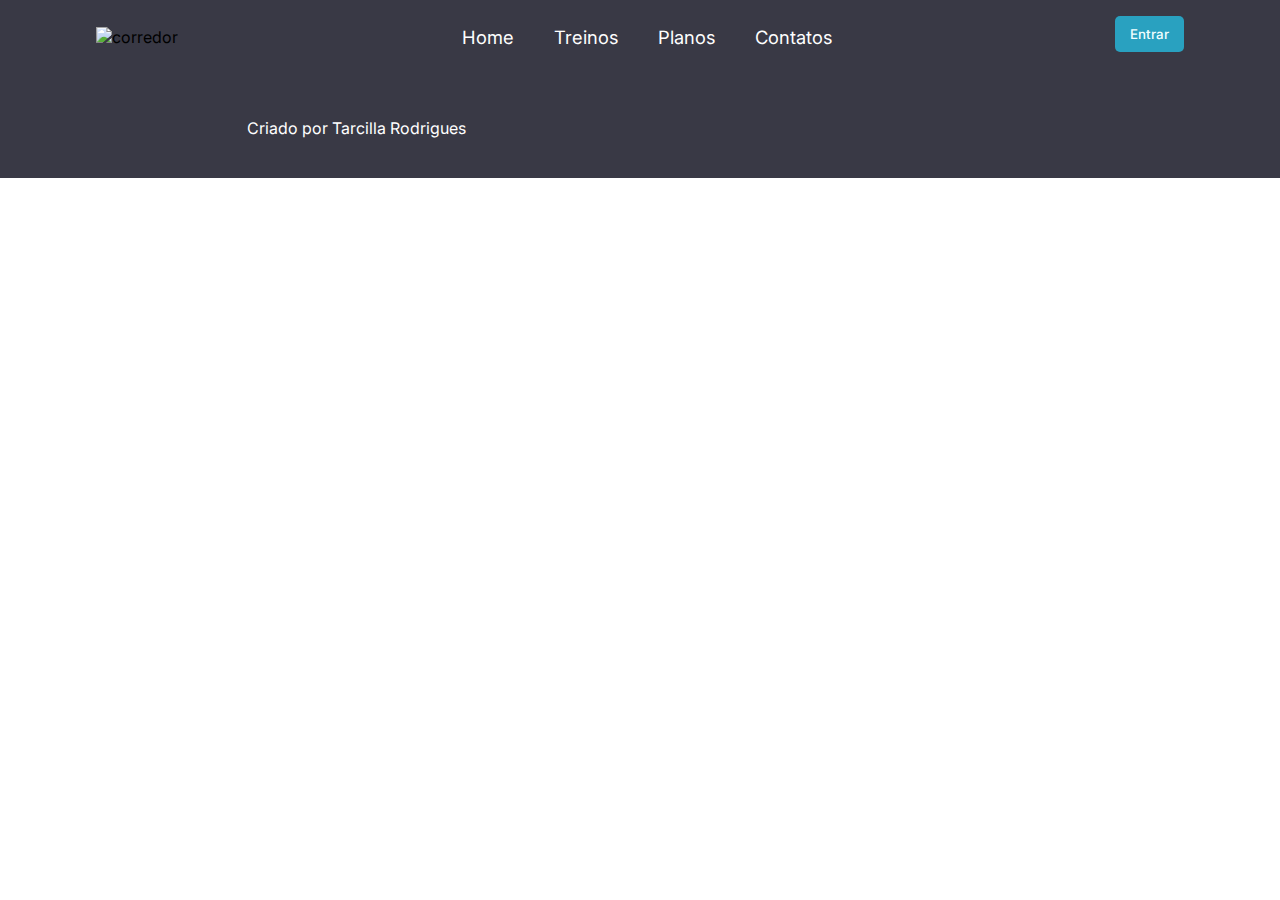
==== contatos.html @ 195f1f3d "modif.treinos" ====
<!DOCTYPE html>
<html lang="pt-br">
<head>
    <meta charset="UTF-8">
    <meta name="viewport" content="width=device-width, initial-scale=1.0">
    <meta name="description" content="Site para treinamento de corrida">
    <meta name="keywords" content="corrida, treinamento, assessoria">
    <meta name="author" content="Tarcilla Rodrigues">
    <meta http-equiv="refresh" content="30">

    <link rel="stylesheet" href="https://cdnjs.cloudflare.com/ajax/libs/font-awesome/6.5.2/css/all.min.css" integrity="sha512-SnH5WK+bZxgPHs44uWIX+LLJAJ9/2PkPKZ5QiAj6Ta86w+fsb2TkcmfRyVX3pBnMFcV7oQPJkl9QevSCWr3W6A==" crossorigin="anonymous" referrerpolicy="no-referrer" />
    <link rel="stylesheet" href="style4.css">
    <link rel="shortcut icon" href="imagens/favicon.ico" type="image/x-icon">

    <title>Pace Delas</title>
</head>

<body>
    <header>
        <!--Menu do Site starts-->
        <nav class="nav-bar">
            <div class="logo">
                <img src="imagens/favicon.ico" alt="corredor">
            </div>

            <div class="nav-list">
                <ul>
                    <li class="nav-item">
                        <a href="index.html" class="nav-link">Home</a>
                    </li>
                    <li class="nav-item">
                        <a href="treinos.html" class="nav-link">Treinos</a>
                    </li>
                    <li class="nav-item">
                        <a href="planos.html" class="nav-link">Planos</a>
                    </li>
                    <li class="nav-item">
                        <a href="contatos.html" class="nav-link">Contatos</a>
                    </li>
                </ul>

            </div>

            <div class="login-button">
                <button>
                    <a href="#">Entrar</a>
                </button>
            </div>

            <div class="mobile-menu-icon">
                <button onclick="menuShow()"><img class="icon" src="imagens/menu1.png"></button>
            </div>
            
        </nav>

        <div class="mobile-menu">
            <ul>
                <li class="nav-item"><a href="#" class="nav-link">Home</a></li>
                <li class="nav-item"><a href="#" class="nav-link">Treinos</a></li>
                <li class="nav-item"><a href="#" class="nav-link">Contato</a></li>

            </ul>

            <div class="login-button">
                <button>
                    <a href="#">Entrar</a>  
                </button>
            </div>
        </div>
         <!--Menu do Site ends-->
    </header>

    <script src="script.js"></script>

    <main></main>
    <footer>
        <div id="footer-content">
            <div id="footer-contacts">
               <p>Criado por Tarcilla Rodrigues</p>
            </div>

            <div id="footer-social-media">
                <a href="#" class="footer-link" id="instagram">
                    <i class="fa-brands fa-instagram"></i>
                </a>

                <a href="#" class="footer-link">
                    <i class="fa-brands fa-whatsapp"></i>
                </a>
            </div>
        </div>
    </footer>
    
</body>
</html>
---- style4.css ----
@import url('https://fonts.googleapis.com/css2?family=Inter:wght@100..900&display=swap');
*{
    padding: 0;
    margin: 0;
    font-family: 'Inter', sans-serif;
}
section{
    padding: 2rem 9%;
}

header {
    background-color: rgb(57,57,69);
    box-shadow: 0px 3px 10px #464646;
}

/*Posicionar os elementos*/
.nav-bar {
    display: flex;
    justify-content: space-between;
    padding: 1rem 6rem;
}
.nav-bar a:hover{
color: var(--main-color);
border-bottom: .1rem solid var(--main-color);
padding-bottom: .5rem;
}

.logo {
    display: flex;
    align-items: center;
}
.nav-list ul{
    display: flex;
    justify-content: center;
    list-style: none;
}
.nav-item {
    margin: 10px 20px;
}
.nav-link {
    text-decoration: none;
    font-size: 1.15rem;
    color: white;
    font-weight: 400;
}
/*Botao*/
.login-button button{
    border: none;
    background-color: rgb(41, 161, 192);
    padding: 10px 15px;
    border-radius: 5px;
}

.login-button button a{
    text-decoration: none;
    color: azure;
    font-weight: 500;
}
/*isso é pra desparecer e só aparecer com determinado formato*/
.mobile-menu-icon{
    display: none;
}

.mobile-menu{
    display: none;
}

@media screen and (max-width: 730px) {
    /*ou seja, qnd tiver desse tamanho nosso item aparecerá embaixo)*/
    .nav-bar{
        padding: 1.5rem 4rem;
    }

    .nav-item{
        display: none;
    }

    .login-button{
        display: none;
    }

    .mobile-menu-icon{
        display: block;
    }

    .mobile-menu-icon .button{
        background-color: transparent;
        border: none;
        cursor: pointer;
    }
    .mobile-menu ul{
        display: flex;
        flex-direction: column;
        text-align: center;
        padding-bottom: 1rem;
    }
    .mobile-menu .nav-item{
        display: block;
        padding-top: 1.2rem;
    }
    .mobile-menu .login-button {
        display: block;
        padding: 1rem 2rem;
    }
    .mobile-menu .login-button button {
        width: 100%;
    }
    .open{
        display: block;
    }
}




footer{
    width: 100%;
}
#footer-content {
  background-color:rgb(57,57,69);
  display: flex;
  flex-direction: row; 
  flex-wrap: nowrap;
  justify-content: space-around; 
  padding: 20px;
}
#footer-contacts{
    margin-top: 1.5rem;
    color: white;
}

#footer-social-media {
    display: flex;
    gap: 2rem;
    margin-top: 1.5rem;
}
#footer-social-media .footer-link{
    height: 2.5rem;
    width: 2.5rem;
    color: white;
    border: 50%;
    transition: all 0.4s;
}
#footer-social-media .footer-link:hover{
    opacity: 0.8;
    
}
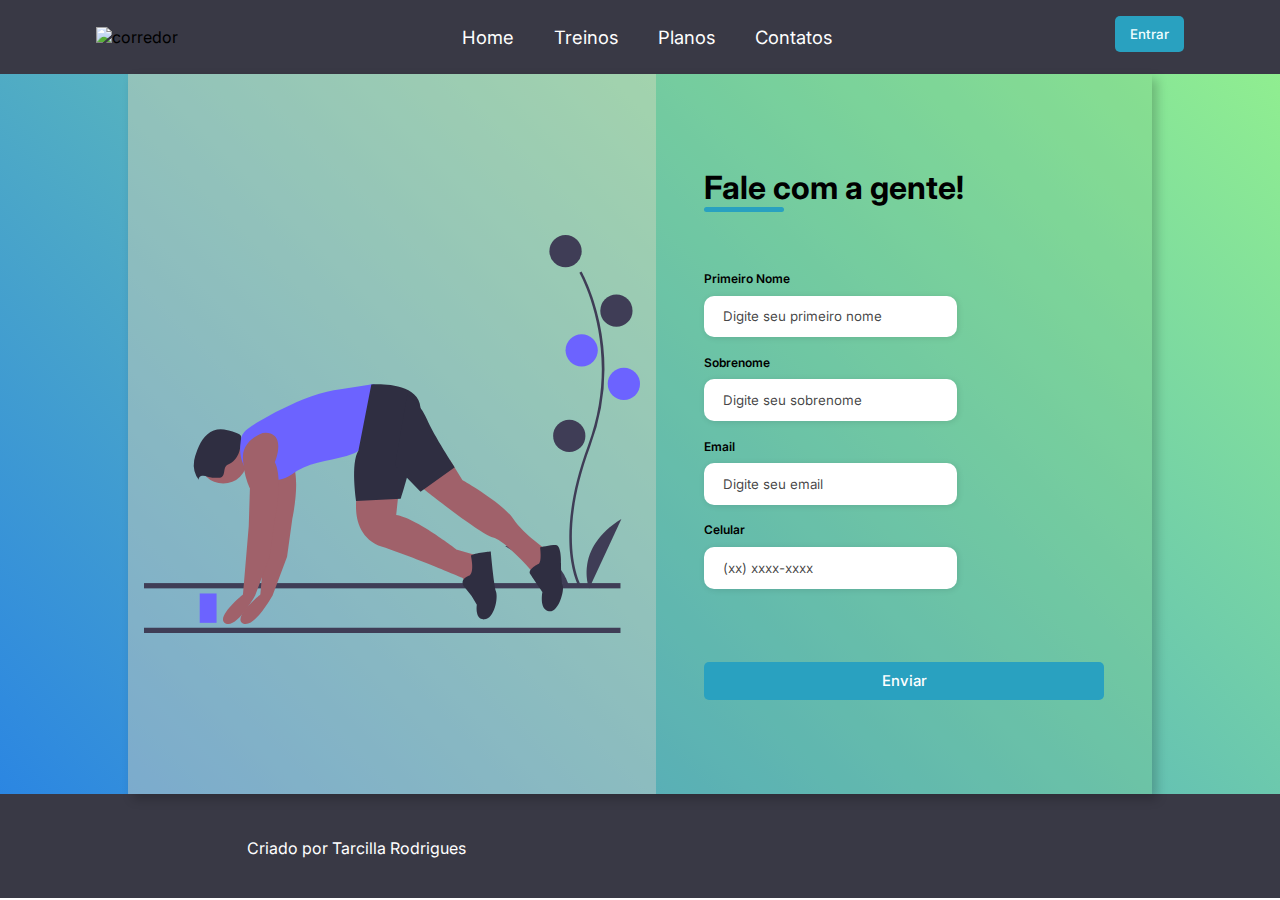
==== commit c3f04245: "modif. contatos" ====
--- a/contatos.html
+++ b/contatos.html
@@ -72,7 +72,52 @@
 
     <script src="script.js"></script>
 
-    <main></main>
+    <main>
+        <div class="container">
+            <div class="imagem">
+                <img src="imagens/contato.svg" alt="corredor na largada">
+            </div>
+            
+            <div class="form">
+                <!--Formulario Inicio-->
+                <form action="#">
+                    <div class="form-header">
+                        <div class="titulo">
+                            <h1>Fale com a gente!</h1>
+                        </div>
+                    </div>
+                    
+                    <div class="input-group">
+                        <div class="input-box">
+                            <label for="primeiroNome">Primeiro Nome</label>
+                            <input id="primeiroNome" type="text" name="primeiroNome" placeholder="Digite seu primeiro nome" required>
+                        </div>
+                        <div class="input-box">
+                            <label for="sobrenome">Sobrenome</label>
+                            <input id="sobrenome" type="text" name="sobrenome" placeholder="Digite seu sobrenome" required>
+                        </div>
+                        <div class="input-box">
+                            <label for="email">Email</label>
+                            <input id="email" type="email" name="email" placeholder="Digite seu email" required>
+                        </div>
+                        <div class="input-box">
+                            <label for="number">Celular</label>
+                            <input id="number" type="tel" name="number" placeholder="(xx) xxxx-xxxx" required>
+                        </div>
+                        
+                        
+                    </div>
+                    <div class="enviar-botao">
+                        <button><a href="#">Enviar</a></button>
+                    </div>
+
+                </form>
+
+               
+            </div>
+
+        </div>
+    </main>
     <footer>
         <div id="footer-content">
             <div id="footer-contacts">
--- a/style4.css
+++ b/style4.css
@@ -109,9 +109,122 @@
         display: block;
     }
 }
-
-
-
+main{
+    display: flex;
+    justify-content: center;
+    align-items: center;
+    background: linear-gradient(45deg, rgb(43, 134, 226), lightgreen);
+}
+/*Inicio Formulario*/
+.container{
+    width: 80%;
+    height: 80vh;
+    display: flex;
+    box-shadow: 5px 5px 10px rgba(0,0,0,.212);
+}
+.imagem{
+    width: 50%;
+    display: flex;
+    justify-content: center;
+    align-items: center;
+    background: rgba(245, 222, 179, 0.381);
+    padding: 1rem;
+}
+.imagem img{
+    width: 31rem;
+}
+.form{
+   width: 50%;
+   display: flex;
+   justify-content: center;
+   align-items: center; 
+   flex-direction: column;
+   background-color: rgba(131, 197, 131, 0.248);
+   padding: 3rem;
+}
+.form-header{
+    margin-bottom: 3rem;
+    display: flex;
+}
+.form-header h1::after{
+    content: '';
+    display: block;
+    width: 5rem;
+    height: 0.3rem;
+    background-color: rgb(41, 161, 192);
+    margin: 0 auto;
+    position: absolute;
+    border-radius: 10px;
+}
+.input-group{
+    display: flex;
+    flex-wrap: wrap;
+    justify-content: space-between;
+    padding: 1rem 0;
+}
+.input-box{
+    display: flex;
+    flex-direction: column;
+    margin-bottom: .5rem;
+}
+.input-box input{
+    margin: 0.6rem 0;
+    padding: 0.8rem 1.2rem;
+    border: none;
+    border-radius: 10px;
+    box-shadow: 1px 1px 6px #0000001c;
+}
+.input-box input:hover {
+    background-color: #eeeeee75;
+}
+.input-box input:focus-visible{
+    outline: 1px solid rgb(41, 161, 192);
+}
+.input-box label{
+    font-size: .75rem;
+    font-weight: 600;
+    color: black;
+}
+.input-box input::placeholder{
+    color: #000000be;
+}
+.enviar-botao button{
+    width: 100%;
+    margin-top: 2.5rem;
+    border: none;
+    background-color: rgb(41, 161, 192);
+    padding: 0.62rem;
+    border-radius: 5px;
+    cursor: pointer;
+}
+.enviar-botao button:hover{
+    background-color: rgb(21, 86, 102);
+}
+.enviar-botao button a{
+    text-decoration: none;
+    font-size: 0.93rem;
+    font-weight: 500;
+    color: #fff;
+}
+@media  and (max-width: 1300px) {
+    .imagem {
+        display: none;
+    }
+
+    .container{
+        width: 50%;
+    }
+    .form{
+        width: 100%;
+    }
+}
+@media screen  and (max-width: 1064px){
+    .container{
+        width: 90%;
+        height: auto;
+    }
+
+}
 
 footer{
     width: 100%;
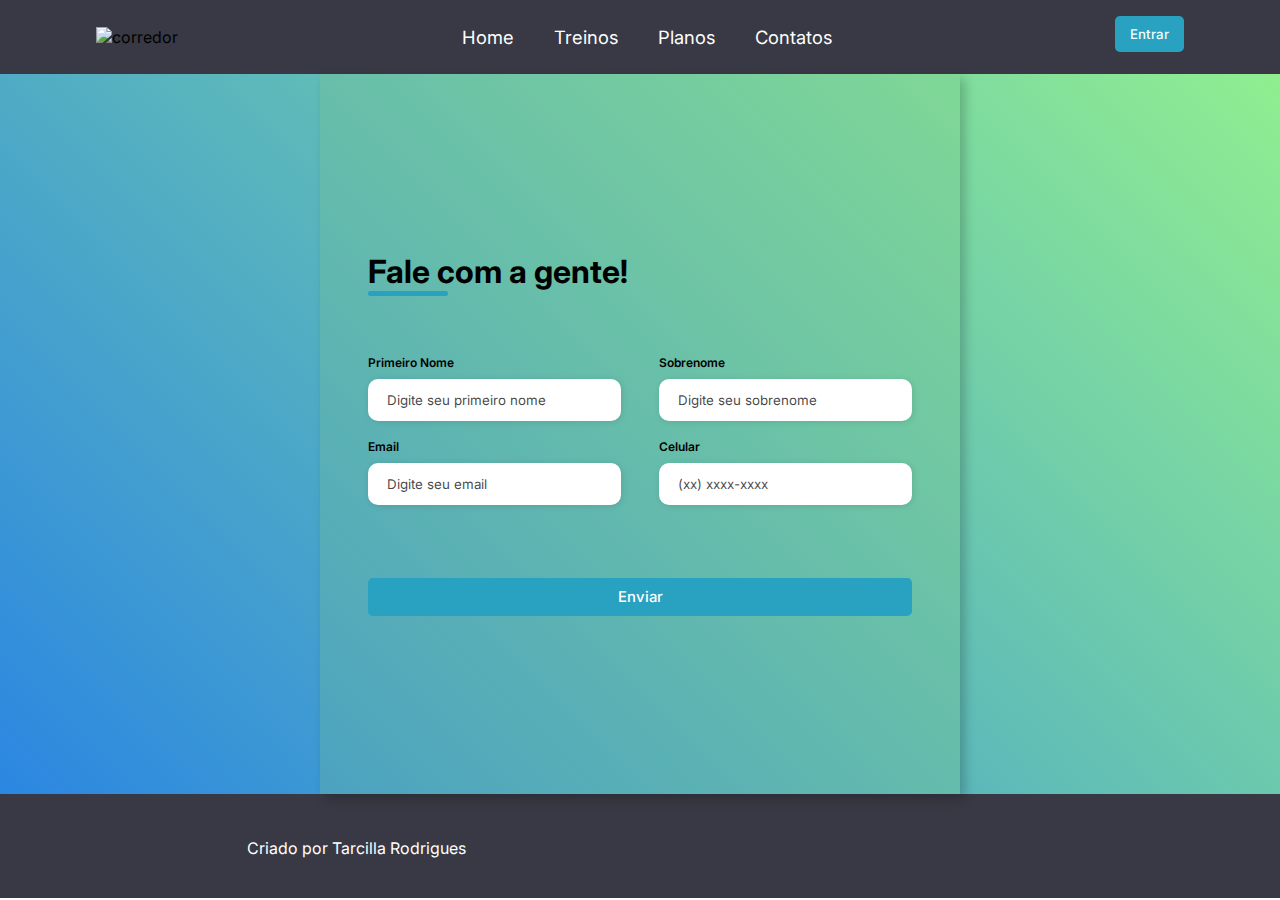
==== commit 4317ab33: "modif contatos e js" ====
--- a/contatos.html
+++ b/contatos.html
@@ -11,6 +11,7 @@
     <link rel="stylesheet" href="https://cdnjs.cloudflare.com/ajax/libs/font-awesome/6.5.2/css/all.min.css" integrity="sha512-SnH5WK+bZxgPHs44uWIX+LLJAJ9/2PkPKZ5QiAj6Ta86w+fsb2TkcmfRyVX3pBnMFcV7oQPJkl9QevSCWr3W6A==" crossorigin="anonymous" referrerpolicy="no-referrer" />
     <link rel="stylesheet" href="style4.css">
     <link rel="shortcut icon" href="imagens/favicon.ico" type="image/x-icon">
+    <script src="script4.js" defer></script>
 
     <title>Pace Delas</title>
 </head>
@@ -70,7 +71,6 @@
          <!--Menu do Site ends-->
     </header>
 
-    <script src="script.js"></script>
 
     <main>
         <div class="container">
@@ -80,7 +80,7 @@
             
             <div class="form">
                 <!--Formulario Inicio-->
-                <form action="#">
+                <form action="https://formsubmit.co/tarcilla.rodriguess@gmail.com" method="POST">
                     <div class="form-header">
                         <div class="titulo">
                             <h1>Fale com a gente!</h1>
@@ -108,9 +108,12 @@
                         
                     </div>
                     <div class="enviar-botao">
-                        <button><a href="#">Enviar</a></button>
+                        <button type="submit"><a href="#">Enviar</a></button>
                     </div>
-
+                    <!--o primeiro é pra qnd receber vir com esse titulo, segundo é pra evitar q os email enviados vão como spam e o terceiro é pra desabilitar captcha depois q envio o formulario-->
+                    <input type="hidden" name="_subject" value="Descodificadas!">
+                    <input type="text" name="_honey" style="display: none">
+                    <input type="hidden" name="_captcha" value="false">
                 </form>
 
                
--- a/style4.css
+++ b/style4.css
@@ -206,7 +206,7 @@
     font-weight: 500;
     color: #fff;
 }
-@media  and (max-width: 1300px) {
+@media screen and (max-width: 1300px) {
     .imagem {
         display: none;
     }
